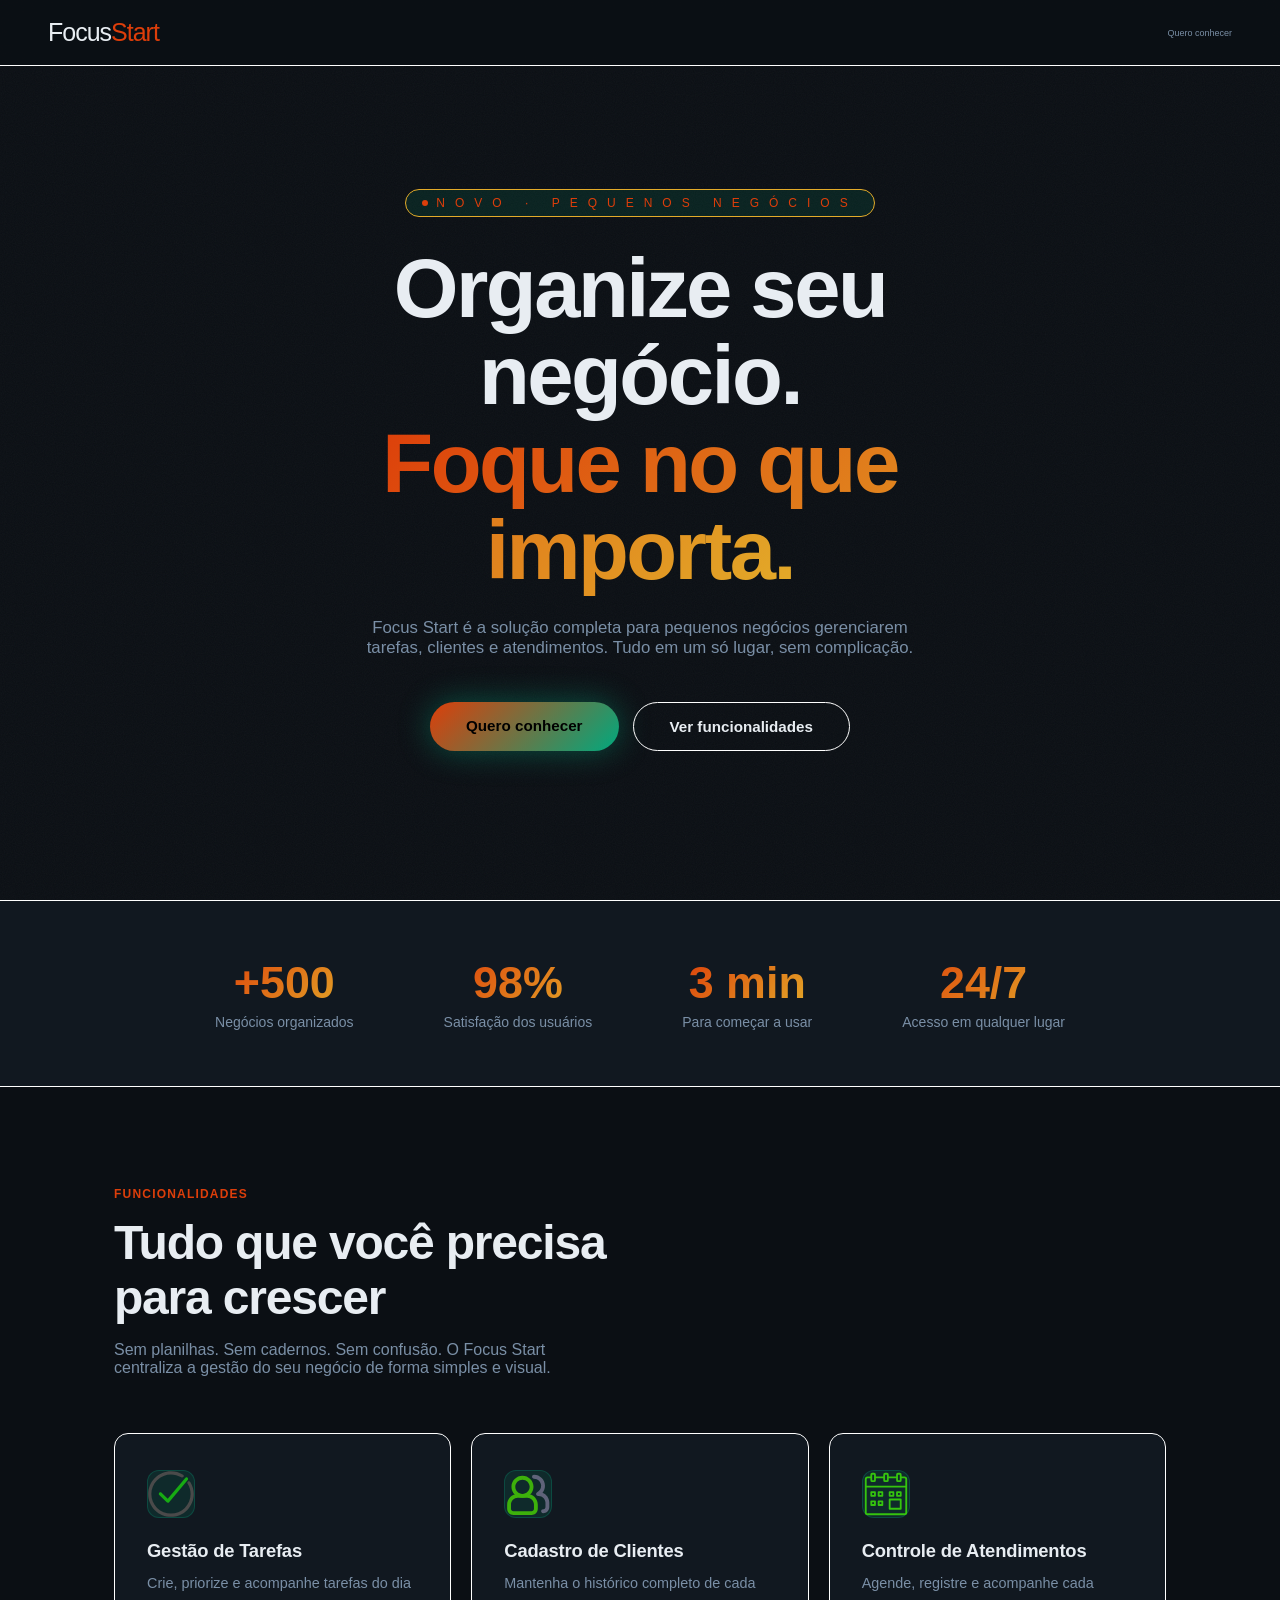
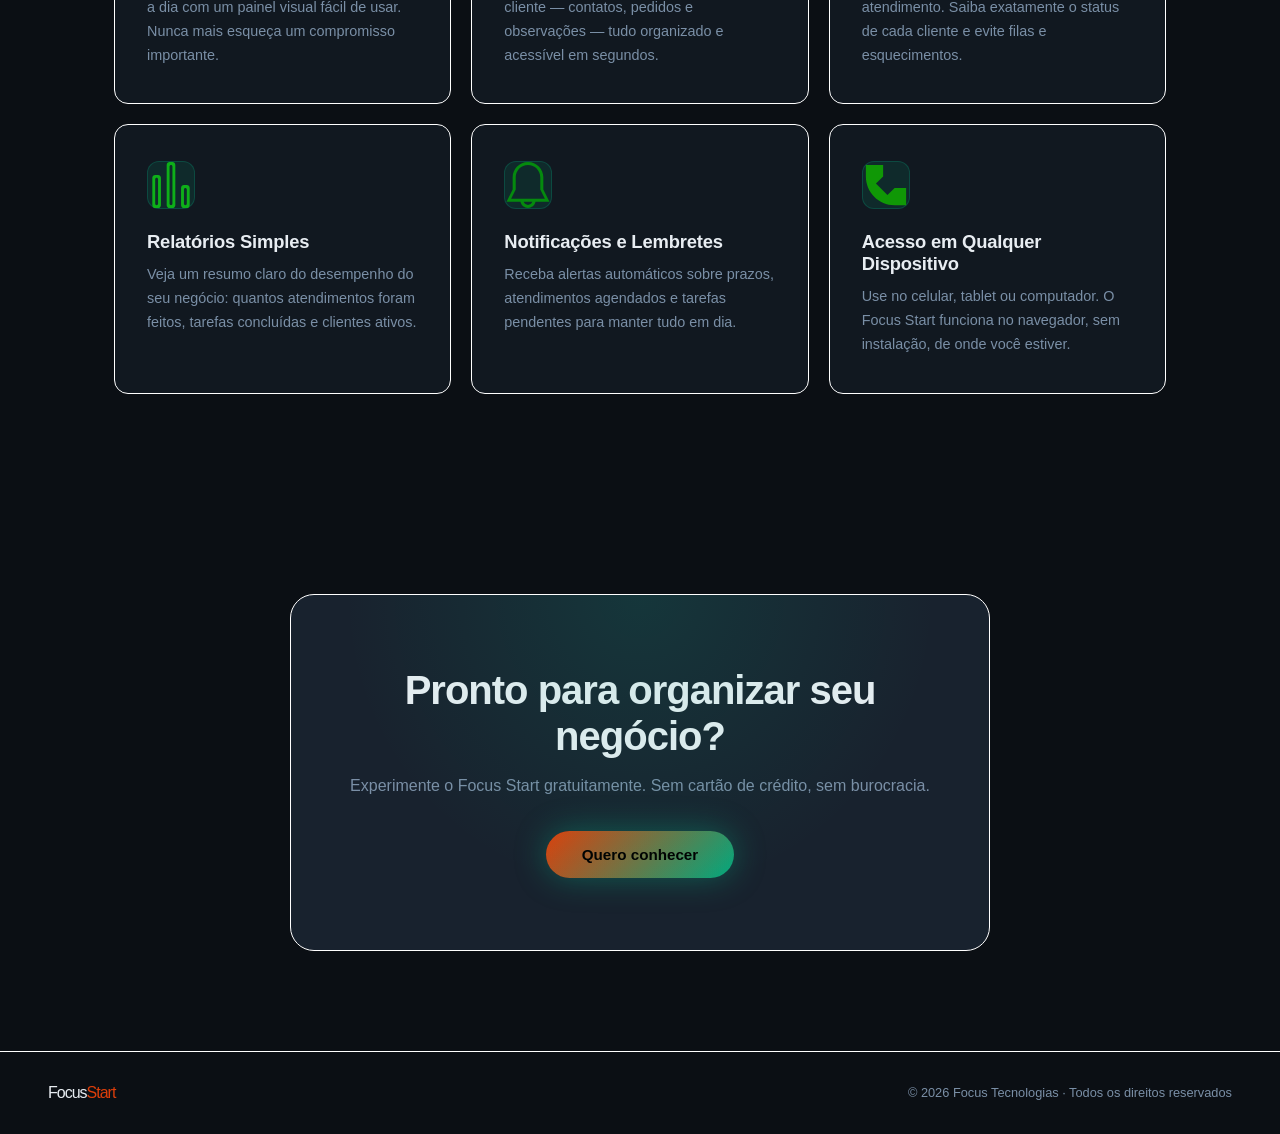
==== Desafio 1/index.html @ 1162ac59 "Desafio 1 da empresa Focus feito em HTML e CSS" ====
<!DOCTYPE html>
<html lang="pt-br">
<head>
  <meta charset="UTF-8"/>
  <meta name="viewport" content="width=device-width, initial-scale=1.0"/>
  <title>Focus Start</title>
  <link rel="preconnect" href="https://fonts.googleapis.com"/>
  <link rel="preconnect" href="https://fonts.gstatic.com" crossorigin/>
  <link href="https://fonts.googleapis.com/css2?family=Share+Tech&display=swap" rel="stylesheet"><link rel="stylesheet" href="style.css"/>
  <link rel="icon" href="../assets/img/logo-focus-mobile.png"/>
</head>

<body>
  <nav>
    <span class="logo">Focus<span>Start</span></span>
    <a href="#quero-conhecer">Quero conhecer</a>
  </nav>

  <section class="hero">
    <div class="badge"><span class="badge-dot"></span>Novo · Pequenos negócios</div>

    <h1>Organize seu negócio.<br><span class="highlight">Foque no que importa.</span></h1>

    <p class="hero-sub">
      Focus Start é a solução completa para pequenos negócios gerenciarem tarefas,
      clientes e atendimentos. Tudo em um só lugar, sem complicação.
    </p>

    <div class="cta-wrap">
      <a href="#quero-conhecer" class="btn btn-primary">Quero conhecer</a>
      <a href="#funcionalidades" class="btn btn-secondary">Ver funcionalidades</a>
    </div>
  </section>

  <div class="stats">
    <div class="stats-inner">
      <div>
        <div class="stat-number">+500</div>
        <div class="stat-label">Negócios organizados</div>
      </div>
      <div>
        <div class="stat-number">98%</div>
        <div class="stat-label">Satisfação dos usuários</div>
      </div>
      <div>
        <div class="stat-number">3 min</div>
        <div class="stat-label">Para começar a usar</div>
      </div>
      <div>
        <div class="stat-number">24/7</div>
        <div class="stat-label">Acesso em qualquer lugar</div>
      </div>
    </div>
  </div>

  <section class="section" id="funcionalidades">
    <div class="section-label">Funcionalidades</div>
    <h2 class="section-title">Tudo que você precisa para crescer</h2>
    <p class="section-desc">
      Sem planilhas. Sem cadernos. Sem confusão. O Focus Start centraliza
      a gestão do seu negócio de forma simples e visual.
    </p>

    <div class="features-grid">
      <div class="feature-card">
        <div class="feature-icon">
            <svg viewBox="0 0 117 117" version="1.1" xmlns="http://www.w3.org/2000/svg" xmlns:xlink="http://www.w3.org/1999/xlink" fill="#000000"><g id="SVGRepo_bgCarrier" stroke-width="0"></g><g id="SVGRepo_tracerCarrier" stroke-linecap="round" stroke-linejoin="round"></g><g id="SVGRepo_iconCarrier"> <title></title> <desc></desc> <defs></defs> <g fill="none" fill-rule="evenodd" id="Page-1" stroke="none" stroke-width="1"> <g fill-rule="nonzero" id="correct"> <path d="M34.5,55.1 C32.9,53.5 30.3,53.5 28.7,55.1 C27.1,56.7 27.1,59.3 28.7,60.9 L47.6,79.8 C48.4,80.6 49.4,81 50.5,81 C50.6,81 50.6,81 50.7,81 C51.8,80.9 52.9,80.4 53.7,79.5 L101,22.8 C102.4,21.1 102.2,18.5 100.5,17 C98.8,15.6 96.2,15.8 94.7,17.5 L50.2,70.8 L34.5,55.1 Z" fill="#17AB13" id="Shape"></path> <path d="M89.1,9.3 C66.1,-5.1 36.6,-1.7 17.4,17.5 C-5.2,40.1 -5.2,77 17.4,99.6 C28.7,110.9 43.6,116.6 58.4,116.6 C73.2,116.6 88.1,110.9 99.4,99.6 C118.7,80.3 122,50.7 107.5,27.7 C106.3,25.8 103.8,25.2 101.9,26.4 C100,27.6 99.4,30.1 100.6,32 C113.1,51.8 110.2,77.2 93.6,93.8 C74.2,113.2 42.5,113.2 23.1,93.8 C3.7,74.4 3.7,42.7 23.1,23.3 C39.7,6.8 65,3.9 84.8,16.2 C86.7,17.4 89.2,16.8 90.4,14.9 C91.6,13 91,10.5 89.1,9.3 Z" fill="#4A4A4A" id="Shape"></path> </g> </g> </g></svg>
        </div>
        <h3>Gestão de Tarefas</h3>
        <p>Crie, priorize e acompanhe tarefas do dia a dia com um painel visual fácil de usar. Nunca mais esqueça um compromisso importante.</p>
      </div>

      <div class="feature-card">
        <div class="feature-icon">
            <svg viewBox="0 0 1024 1024" class="icon" version="1.1" xmlns="http://www.w3.org/2000/svg" fill="#000000"><g id="SVGRepo_bgCarrier" stroke-width="0"></g><g id="SVGRepo_tracerCarrier" stroke-linecap="round" stroke-linejoin="round" stroke="#CCCCCC" stroke-width="6.144"></g><g id="SVGRepo_iconCarrier"><path d="M388.9 597.4c-135.2 0-245.3-110-245.3-245.3s110-245.3 245.3-245.3 245.3 110 245.3 245.3-110.1 245.3-245.3 245.3z m0-405.3c-88.2 0-160 71.8-160 160s71.8 160 160 160 160-71.8 160-160-71.8-160-160-160z" fill="#3db10b"></path><path d="M591.3 981.3H186.5c-76.6 0-138.8-62.3-138.8-138.8V749c0-130.6 106.2-236.9 236.9-236.9h208.8c130.6 0 236.9 106.3 236.9 236.9v93.5c-0.2 76.5-62.4 138.8-139 138.8zM284.5 597.4c-83.6 0-151.5 68-151.5 151.5v93.5c0 29.5 24 53.5 53.5 53.5h404.8c29.5 0 53.5-24 53.5-53.5v-93.5c0-83.6-68-151.5-151.6-151.5H284.5z" fill="#3db10b"></path><path d="M847.2 938.6c-23.6 0-42.7-19.1-42.7-42.7s19.1-42.7 42.7-42.7c29.5 0 53.5-24 53.5-53.5v-93.5c0-83.6-68-151.5-151.6-151.5h-14.3c-19.8 0-37-13.6-41.5-32.9-4.5-19.3 4.8-39.1 22.5-48 54.8-27.3 88.9-82.1 88.9-143.1 0-88.2-71.8-160-160-160-23.6 0-42.7-19.1-42.7-42.7s19.1-42.7 42.7-42.7c135.2 0 245.3 110 245.3 245.3 0 57.8-19.9 111.9-54.9 154.8 88.3 34.6 151 120.6 151 220.9v93.5c0 76.6-62.3 138.8-138.9 138.8z" fill="#5F6379"></path></g></svg>
        </div>
        <h3>Cadastro de Clientes</h3>
        <p>Mantenha o histórico completo de cada cliente — contatos, pedidos e observações — tudo organizado e acessível em segundos.</p>
      </div>

      <div class="feature-card">
        <div class="feature-icon">
            <svg viewBox="0 0 25 25" xmlns="http://www.w3.org/2000/svg" fill="#000000"><g id="SVGRepo_bgCarrier" stroke-width="0"></g><g id="SVGRepo_tracerCarrier" stroke-linecap="round" stroke-linejoin="round"></g><g id="SVGRepo_iconCarrier"> <defs> <style>.cls-1{fill:#35c40e;}</style> </defs> <g data-name="calendar date" id="calendar_date"> <path class="cls-1" d="M22.5,3H21V2a1,1,0,0,0-1-1H19a1,1,0,0,0-1,1V3H14V2a1,1,0,0,0-1-1H12a1,1,0,0,0-1,1V3H7V2A1,1,0,0,0,6,1H5A1,1,0,0,0,4,2V3H2.5A1.5,1.5,0,0,0,1,4.5v18A1.5,1.5,0,0,0,2.5,24h20A1.5,1.5,0,0,0,24,22.5V4.5A1.5,1.5,0,0,0,22.5,3ZM19,2l1,0,0,3L19,5ZM12,2l1,0V3.44s0,0,0,.06,0,0,0,.07L13,5,12,5ZM5,2,6,2,6,5,5,5ZM2.5,4H4V5A1,1,0,0,0,5,6H6A1,1,0,0,0,7,5V4h4V5a1,1,0,0,0,1,1H13a1,1,0,0,0,1-1V4h4V5a1,1,0,0,0,1,1H20a1,1,0,0,0,1-1V4h1.5a.5.5,0,0,1,.5.5V8H2V4.5A.5.5,0,0,1,2.5,4Zm20,19H2.5a.5.5,0,0,1-.5-.5V9H23V22.5A.5.5,0,0,1,22.5,23Z"></path> <path class="cls-1" d="M20.5,15h-6a.5.5,0,0,0-.5.5v5a.5.5,0,0,0,.5.5h6a.5.5,0,0,0,.5-.5v-5A.5.5,0,0,0,20.5,15ZM20,20H15V16h5Z"></path> <path class="cls-1" d="M6.5,11h-2a.5.5,0,0,0-.5.5v2a.5.5,0,0,0,.5.5h2a.5.5,0,0,0,.5-.5v-2A.5.5,0,0,0,6.5,11ZM6,13H5V12H6Z"></path> <path class="cls-1" d="M10.5,11h-2a.5.5,0,0,0-.5.5v2a.5.5,0,0,0,.5.5h2a.5.5,0,0,0,.5-.5v-2A.5.5,0,0,0,10.5,11ZM10,13H9V12h1Z"></path> <path class="cls-1" d="M6.5,16h-2a.5.5,0,0,0-.5.5v2a.5.5,0,0,0,.5.5h2a.5.5,0,0,0,.5-.5v-2A.5.5,0,0,0,6.5,16ZM6,18H5V17H6Z"></path> <path class="cls-1" d="M10.5,16h-2a.5.5,0,0,0-.5.5v2a.5.5,0,0,0,.5.5h2a.5.5,0,0,0,.5-.5v-2A.5.5,0,0,0,10.5,16ZM10,18H9V17h1Z"></path> <path class="cls-1" d="M14.5,14h2a.5.5,0,0,0,.5-.5v-2a.5.5,0,0,0-.5-.5h-2a.5.5,0,0,0-.5.5v2A.5.5,0,0,0,14.5,14Zm.5-2h1v1H15Z"></path> <path class="cls-1" d="M20.5,11h-2a.5.5,0,0,0-.5.5v2a.5.5,0,0,0,.5.5h2a.5.5,0,0,0,.5-.5v-2A.5.5,0,0,0,20.5,11ZM20,13H19V12h1Z"></path> </g> </g></svg>
        </div>
        <h3>Controle de Atendimentos</h3>
        <p>Agende, registre e acompanhe cada atendimento. Saiba exatamente o status de cada cliente e evite filas e esquecimentos.</p>
      </div>

      <div class="feature-card">
        <div class="feature-icon">
            <svg viewBox="-3 0 32 32" version="1.1" xmlns="http://www.w3.org/2000/svg" xmlns:xlink="http://www.w3.org/1999/xlink" xmlns:sketch="http://www.bohemiancoding.com/sketch/ns" fill="#000000"><g id="SVGRepo_bgCarrier" stroke-width="0"></g><g id="SVGRepo_tracerCarrier" stroke-linecap="round" stroke-linejoin="round"></g><g id="SVGRepo_iconCarrier"> <title>stats</title> <desc>Created with Sketch Beta.</desc> <defs> </defs> <g id="Page-1" stroke="none" stroke-width="1" fill="none" fill-rule="evenodd" sketch:type="MSPage"> <g id="Icon-Set" sketch:type="MSLayerGroup" transform="translate(-312.000000, -671.000000)" fill="#0eaf19"> <path d="M336,700 C336,700.553 335.553,701 335,701 C334.447,701 334,700.553 334,700 L334,690 C334,689.448 334.447,689 335,689 C335.553,689 336,689.448 336,690 L336,700 L336,700 Z M336,687 L334,687 C332.896,687 332,687.896 332,689 L332,701 C332,702.104 332.896,703 334,703 L336,703 C337.104,703 338,702.104 338,701 L338,689 C338,687.896 337.104,687 336,687 L336,687 Z M316,700 C316,700.553 315.553,701 315,701 C314.447,701 314,700.553 314,700 L314,683 C314,682.448 314.447,682 315,682 C315.553,682 316,682.448 316,683 L316,700 L316,700 Z M316,680 L314,680 C312.896,680 312,680.896 312,682 L312,701 C312,702.104 312.896,703 314,703 L316,703 C317.104,703 318,702.104 318,701 L318,682 C318,680.896 317.104,680 316,680 L316,680 Z M326,700 C326,700.553 325.553,701 325,701 C324.447,701 324,700.553 324,700 L324,674 C324,673.447 324.447,673 325,673 C325.553,673 326,673.447 326,674 L326,700 L326,700 Z M326,671 L324,671 C322.896,671 322,671.896 322,673 L322,701 C322,702.104 322.896,703 324,703 L326,703 C327.104,703 328,702.104 328,701 L328,673 C328,671.896 327.104,671 326,671 L326,671 Z" id="stats" sketch:type="MSShapeGroup"> </path> </g> </g> </g></svg>
        </div>
        <h3>Relatórios Simples</h3>
        <p>Veja um resumo claro do desempenho do seu negócio: quantos atendimentos foram feitos, tarefas concluídas e clientes ativos.</p>
      </div>

      <div class="feature-card">
        <div class="feature-icon">
            <svg viewBox="-1 0 30 30" version="1.1" xmlns="http://www.w3.org/2000/svg" xmlns:xlink="http://www.w3.org/1999/xlink" xmlns:sketch="http://www.bohemiancoding.com/sketch/ns" fill="#000000"><g id="SVGRepo_bgCarrier" stroke-width="0"></g><g id="SVGRepo_tracerCarrier" stroke-linecap="round" stroke-linejoin="round"></g><g id="SVGRepo_iconCarrier"> <title>alert</title> <desc>Created with Sketch Beta.</desc> <defs> </defs> <g id="Page-1" stroke="none" stroke-width="1" fill="none" fill-rule="evenodd" sketch:type="MSPage"> <g id="Icon-Set" sketch:type="MSLayerGroup" transform="translate(-362.000000, -880.000000)" fill="#058a0e"> <path d="M365,904 L368,898 L368,890 C368,885.582 371.582,882 376,882 C380.418,882 384,885.582 384,890 L384,898 L387,904 L365,904 L365,904 Z M376,908 C374.695,908 373.597,907.163 373.184,906 L378.816,906 C378.403,907.163 377.305,908 376,908 L376,908 Z M386,898 L386,890 C386,884.478 381.522,880 376,880 C370.478,880 366,884.478 366,890 L366,898 L362,906 L371.101,906 C371.564,908.282 373.581,910 376,910 C378.419,910 380.436,908.282 380.899,906 L390,906 L386,898 L386,898 Z" id="alert" sketch:type="MSShapeGroup"> </path> </g> </g> </g></svg>
        </div>
        <h3>Notificações e Lembretes</h3>
        <p>Receba alertas automáticos sobre prazos, atendimentos agendados e tarefas pendentes para manter tudo em dia.</p>
      </div>

      <div class="feature-card">
        <div class="feature-icon"><svg viewBox="0 0 16 16" fill="none" xmlns="http://www.w3.org/2000/svg"><g id="SVGRepo_bgCarrier" stroke-width="0"></g><g id="SVGRepo_tracerCarrier" stroke-linecap="round" stroke-linejoin="round"></g><g id="SVGRepo_iconCarrier"> <path d="M1 5V1H7V5L4.5 7.5L8.5 11.5L11 9H15V15H11C5.47715 15 1 10.5228 1 5Z" fill="#109806"></path> </g></svg></div>
        <h3>Acesso em Qualquer Dispositivo</h3>
        <p>Use no celular, tablet ou computador. O Focus Start funciona no navegador, sem instalação, de onde você estiver.</p>
      </div>

    </div>
  </section>

  <section class="cta-banner" id="quero-conhecer">
    <div class="cta-box">
      <h2>Pronto para organizar seu negócio?</h2>
      <p>Experimente o Focus Start gratuitamente. Sem cartão de crédito, sem burocracia.</p>
      <a href="#" class="btn btn-primary">Quero conhecer</a>
    </div>
  </section>

  <footer>
    <span class="logo">Focus<span>Start</span></span>
    <small>© 2026 Focus Tecnologias · Todos os direitos reservados</small>
  </footer>

</body>
</html>
---- Desafio 1/style.css ----
* {
  margin: 0;
  padding: 0;
  box-sizing: border-box;
}

:root {
  --bg: #0b0f14;
  --surface: #111820;
  --surface2: #18222e;
  --border: #ffff;
  --accent: #e2400af9;
  --accent2: #e3ab29;
  --text: #e8edf2;
  --muted: #7a8fa6;
  --radius: 14px;
  --font-head: 'Syne', sans-serif;
  --font-body: 'DM Sans', sans-serif;
}

html {
  scroll-behavior: smooth;
}

body {
  background: var(--bg);
  color: var(--text);
  font-family: var(--font-body);
  font-size: 16px;
  min-height: 100vh;
  position: relative;
}

body::before {
  content: '';
  position: fixed;
  inset: 0;
  background-image: url("data:image/svg+xml,%3Csvg xmlns='http://www.w3.org/2000/svg' width='300' height='300'%3E%3Cfilter id='n'%3E%3CfeTurbulence type='fractalNoise' baseFrequency='.9' numOctaves='4' stitchTiles='stitch'/%3E%3C/filter%3E%3Crect width='300' height='300' filter='url(%23n)' opacity='.04'/%3E%3C/svg%3E");
  pointer-events: none;
}

nav {
  position: fixed;
  top: 0;
  left: 0;
  right: 0;
  z-index: 100;
  display: flex;
  align-items: center;
  justify-content: space-between;
  padding: 18px 48px;
  background: rgba(11, 15, 20, 0.8);
  backdrop-filter: blur(18px);
  border-bottom: 1px solid var(--border);
}

.logo {
  font-family: var(--font-head);
  font-weight: 800px;
  font-size: 25px;
  letter-spacing: -1px;
  color: var(--text);
}

.logo span {
  color: var(--accent);
}

nav a {
  font-size: 9px;
  font-weight: 500px;
  color: var(--muted);
  text-decoration: none;
  transition: color 0.2s;
}

nav a:hover {
  color: var(--text);
}

.hero {
  position: relative;
  min-height: 100vh;
  display: flex;
  flex-direction: column;
  align-items: center;
  justify-content: center;
  text-align: center;
  padding: 120px 24px 80px;
  overflow: hidden;
}

.hero::after {
  content: '';
  position: absolute;
  width: 700px;
  height: 700px;
  top: 50%;
  left: 50%;
  transform: translate(-50%, -55%);
  pointer-events: none;
}

.badge {
  display: inline-flex;
  align-items: center;
  gap: 8px;
  background: rgba(0, 200, 150, 0.1);
  border: 1px solid var(--accent2);
  color: var(--accent);
  font-size: 12px;
  font-weight: 600px;
  letter-spacing: 10px;
  text-transform: uppercase;
  padding: 6px 16px;
  border-radius: 999px;
  margin-bottom: 28px;
  animation: fadeUp 0.6s ease both;
}

.badge-dot {
  width: 6px;
  height: 6px;
  background: var(--accent);
  border-radius: 50%;
  animation: pulse 2s infinite;
}

h1 {
  font-family: var(--font-head);
  font-size: clamp(2.6rem, 7vw, 5.2rem);
  font-weight: 800;
  line-height: 1.05;
  letter-spacing: -0.03em;
  max-width: 820px;
  animation: fadeUp 0.7s 0.1s ease both;
}

h1 .highlight {
  background: linear-gradient(135deg, var(--accent), var(--accent2));
  -webkit-background-clip: text;
  -webkit-text-fill-color: transparent;
  background-clip: text;
}

.hero-sub {
  margin-top: 24px;
  max-width: 560px;
  color: var(--muted);
  font-size: 1.05rem;
  font-weight: 300;
  animation: fadeUp 0.7s 0.2s ease both;
}

.cta-wrap {
  margin-top: 44px;
  display: flex;
  gap: 14px;
  flex-wrap: wrap;
  justify-content: center;
  animation: fadeUp 0.7s 0.3s ease both;
}

.btn {
  display: inline-block;
  padding: 15px 36px;
  border-radius: 999px;
  font-family: var(--font-body);
  font-size: 0.95rem;
  font-weight: 600;
  text-decoration: none;
  cursor: pointer;
  transition: transform 0.2s, box-shadow 0.2s, opacity 0.2s;
}

.btn:hover {
  transform: translateY(-2px);
}

.btn-primary {
  background: linear-gradient(135deg, var(--accent), #00a97e);
  color: #000;
  box-shadow: 0 0 32px rgba(0, 200, 150, 0.35);
}

.btn-primary:hover {
  box-shadow: 0 0 48px rgba(0, 200, 150, 0.5);
}

.btn-secondary {
  background: transparent;
  color: var(--text);
  border: 1px solid var(--border);
}

.btn-secondary:hover {
  border-color: rgba(255, 255, 255, 0.2);
}

.section {
  position: relative;
  z-index: 1;
  padding: 100px 24px;
  max-width: 1100px;
  margin: 0 auto;
}

.section-label {
  font-size: 0.75rem;
  font-weight: 600;
  letter-spacing: 0.1em;
  text-transform: uppercase;
  color: var(--accent);
  margin-bottom: 14px;
}

.section-title {
  font-family: var(--font-head);
  font-size: clamp(1.8rem, 4vw, 3rem);
  font-weight: 700;
  letter-spacing: -0.025em;
  line-height: 1.15;
  max-width: 560px;
}

.section-desc {
  margin-top: 16px;
  color: var(--muted);
  max-width: 500px;
  font-weight: 300;
}

.features-grid {
  display: grid;
  grid-template-columns: repeat(auto-fit, minmax(300px, 1fr));
  gap: 20px;
  margin-top: 56px;
}

.feature-card {
  background: var(--surface);
  border: 1px solid var(--border);
  border-radius: var(--radius);
  padding: 36px 32px;
  transition: transform 0.25s, border-color 0.25s, box-shadow 0.25s;
  position: relative;
  overflow: hidden;
}

.feature-card::before {
  content: '';
  position: absolute;
  top: 0;
  left: 0;
  right: 0;
  height: 2px;
  background: linear-gradient(90deg, var(--accent), var(--accent2));
  opacity: 0;
  transition: opacity 0.3s;
}

.feature-card:hover {
  transform: translateY(-4px);
  border-color: rgba(0, 200, 150, 0.2);
  box-shadow: 0 16px 40px rgba(0, 0, 0, 0.3);
}

.feature-card:hover::before {
  opacity: 1;
}

.feature-icon {
  width: 48px;
  height: 48px;
  border-radius: 12px;
  background: rgba(0, 200, 150, 0.1);
  border: 1px solid rgba(0, 200, 150, 0.2);
  display: flex;
  align-items: center;
  justify-content: center;
  font-size: 1.4rem;
  margin-bottom: 22px;
}

.feature-card h3 {
  font-family: var(--font-head);
  font-size: 1.15rem;
  font-weight: 700;
  letter-spacing: -0.01em;
  margin-bottom: 10px;
}

.feature-card p {
  color: var(--muted);
  font-size: 0.9rem;
  font-weight: 300;
  line-height: 1.65;
}

.stats {
  position: relative;
  z-index: 1;
  background: var(--surface);
  border-top: 1px solid var(--border);
  border-bottom: 1px solid var(--border);
  padding: 56px 24px;
}

.stats-inner {
  max-width: 900px;
  margin: 0 auto;
  display: flex;
  justify-content: space-around;
  flex-wrap: wrap;
  gap: 40px;
  text-align: center;
}

.stat-number {
  font-family: var(--font-head);
  font-size: 2.8rem;
  font-weight: 800;
  background: linear-gradient(135deg, var(--accent), var(--accent2));
  -webkit-background-clip: text;
  -webkit-text-fill-color: transparent;
  background-clip: text;
}

.stat-label {
  font-size: 0.875rem;
  color: var(--muted);
  margin-top: 6px;
}

.cta-banner {
  position: relative;
  z-index: 1;
  padding: 100px 24px;
  text-align: center;
}

.cta-box {
  background: var(--surface2);
  border: 1px solid var(--border);
  border-radius: 24px;
  padding: 72px 40px;
  max-width: 700px;
  margin: 0 auto;
  position: relative;
  overflow: hidden;
}

.cta-box::before {
  content: '';
  position: absolute;
  inset: 0;
  background: radial-gradient(ellipse at 50% 0%, rgba(0, 200, 150, 0.12), transparent 60%);
  pointer-events: none;
}

.cta-box h2 {
  font-family: var(--font-head);
  font-size: clamp(1.6rem, 4vw, 2.5rem);
  font-weight: 800;
  letter-spacing: -0.025em;
  line-height: 1.15;
  margin-bottom: 18px;
}

.cta-box p {
  color: var(--muted);
  font-weight: 300;
  margin-bottom: 36px;
}

footer {
  position: relative;
  z-index: 1;
  border-top: 1px solid var(--border);
  padding: 32px 48px;
  display: flex;
  align-items: center;
  justify-content: space-between;
  flex-wrap: wrap;
  gap: 16px;
}

footer small {
  color: var(--muted);
  font-size: 0.8rem;
}

footer .logo {
  font-size: 1rem;
}

@keyframes fadeUp {
  from {
    opacity: 0;
    transform: translateY(24px);
  }

  to {
    opacity: 1;
    transform: translateY(0);
  }
}

@keyframes pulse {
  0%,
  100% {
    opacity: 1;
  }

  50% {
    opacity: 0.4;
  }
}

@media (max-width: 640px) {
  nav {
    padding: 16px 20px;
  }

  .section {
    padding: 70px 20px;
  }

  footer {
    padding: 24px 20px;
    flex-direction: column;
    align-items: flex-start;
  }
}
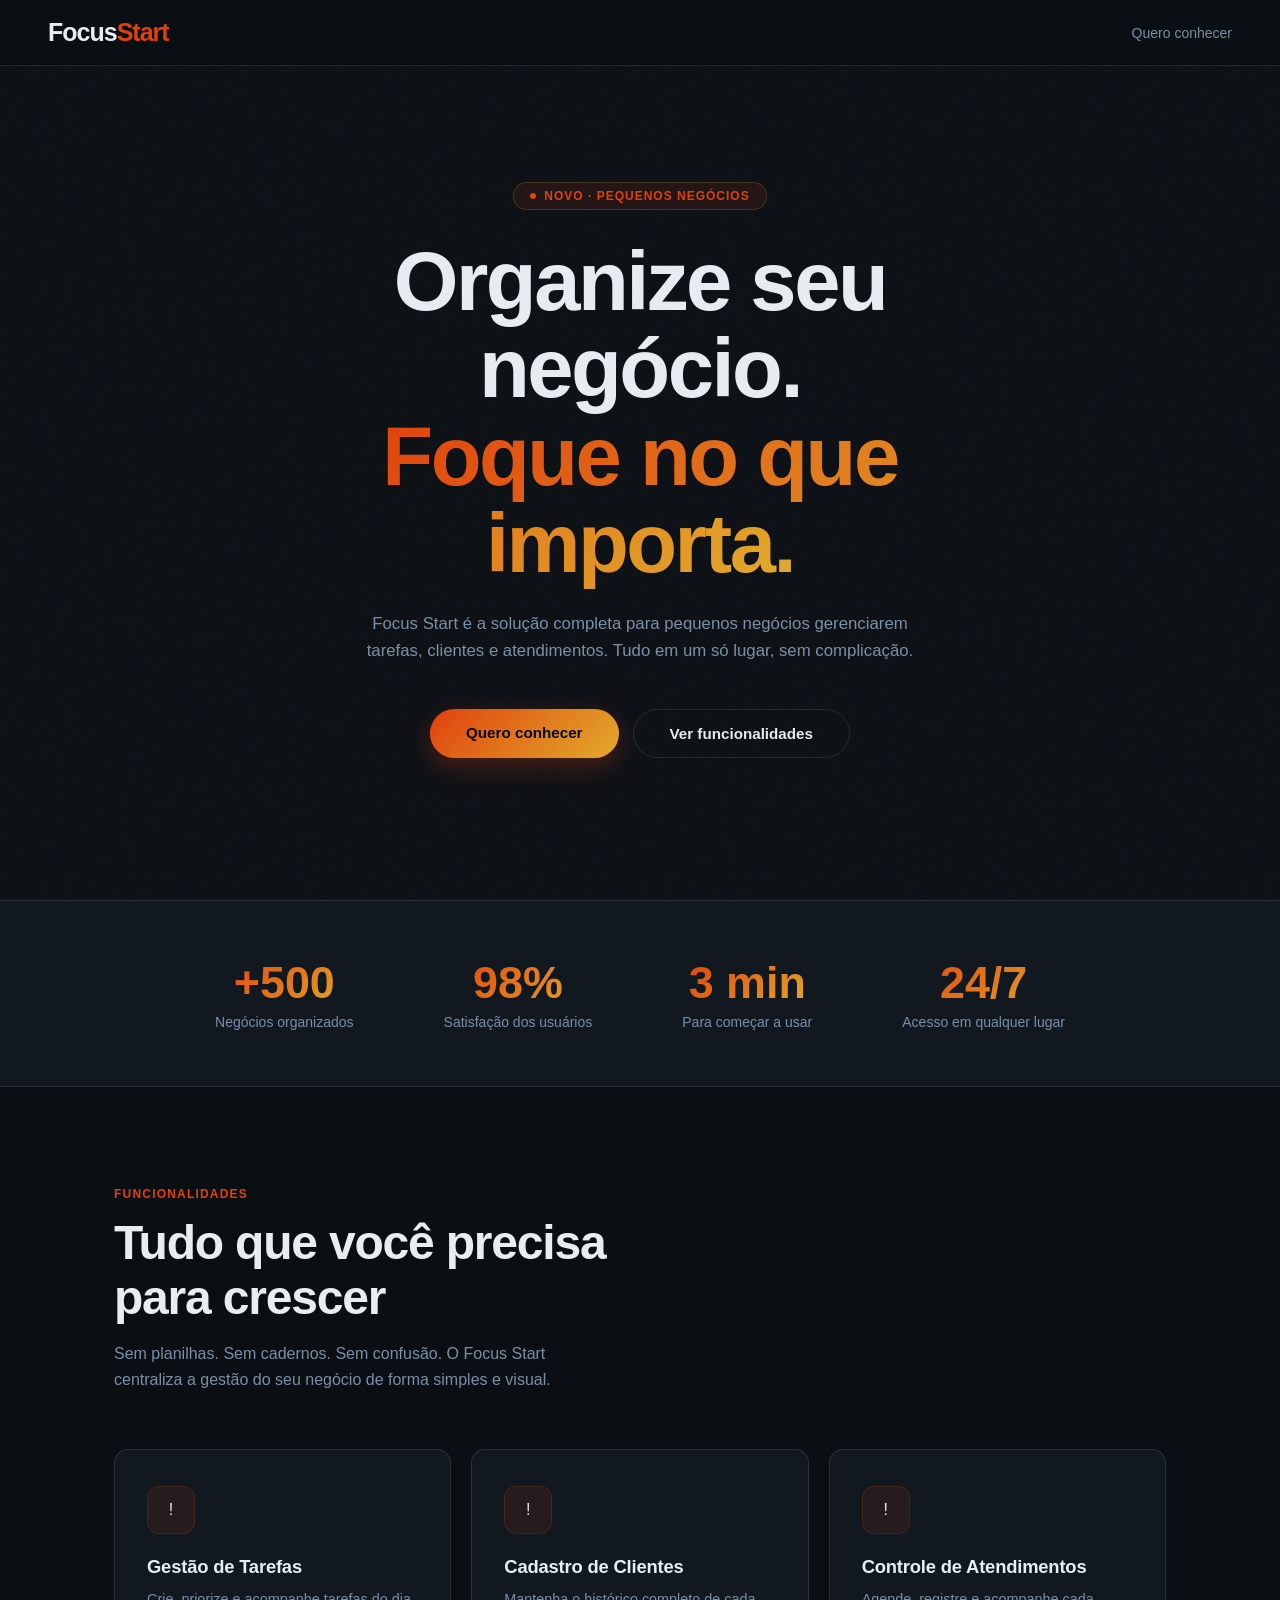
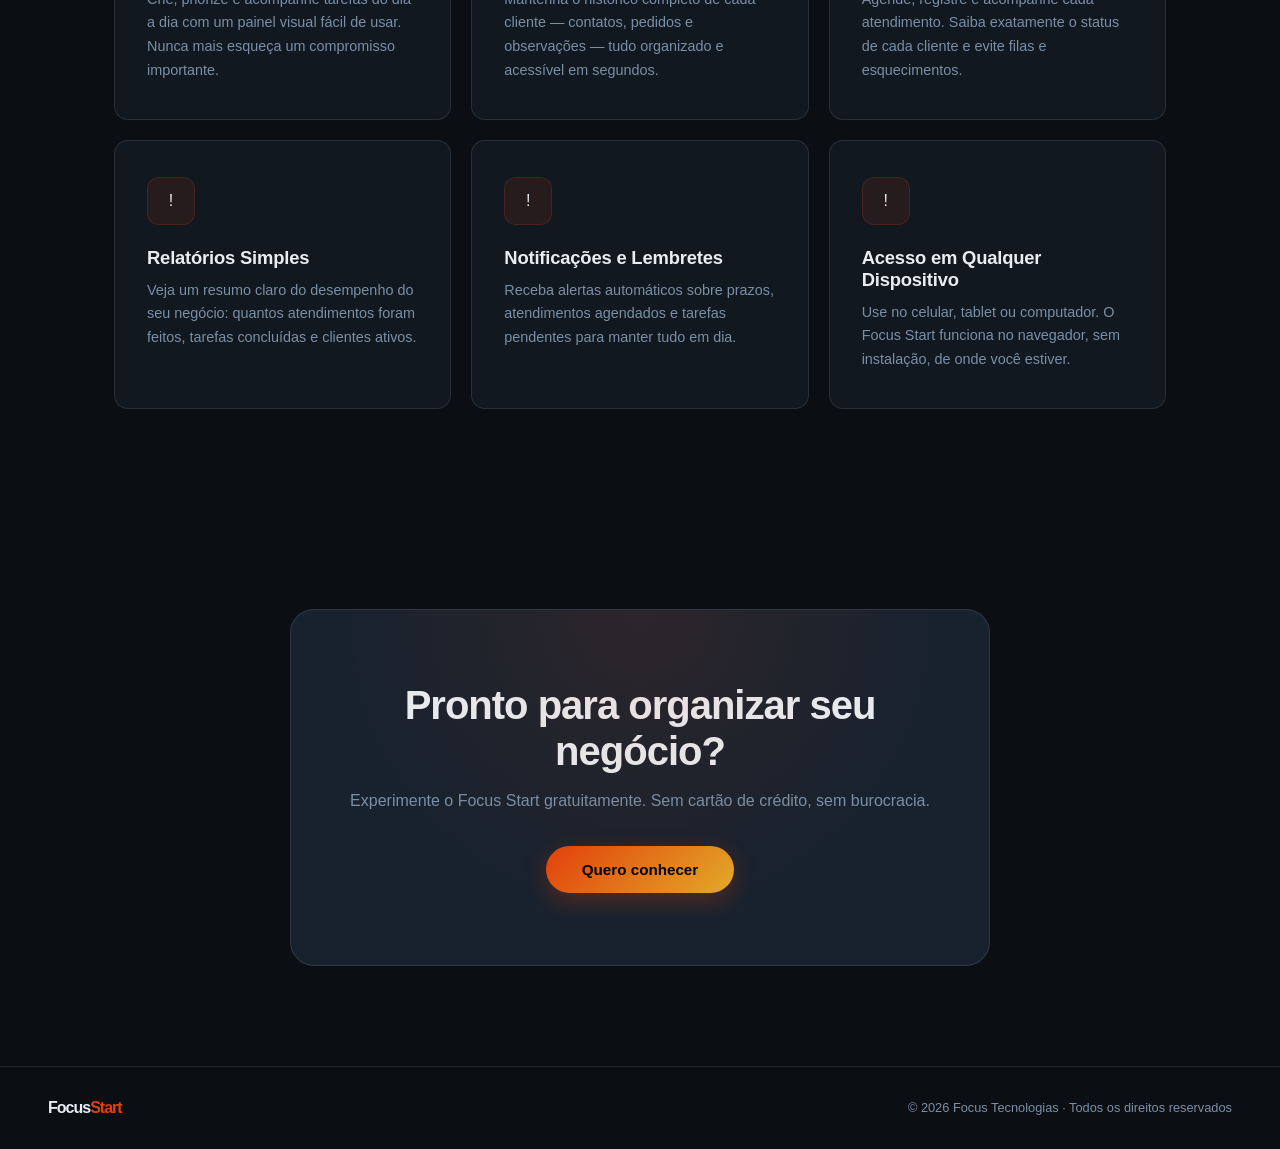
==== commit 6d8274e2: "Commit final do projeto da seleção de estágio da empresa focus usada com referências modernas e atua" ====
--- a/Desafio 1/index.html
+++ b/Desafio 1/index.html
@@ -1,128 +1,154 @@
-<!DOCTYPE html>
+<!doctype html>
 <html lang="pt-br">
-<head>
-  <meta charset="UTF-8"/>
-  <meta name="viewport" content="width=device-width, initial-scale=1.0"/>
-  <title>Focus Start</title>
-  <link rel="preconnect" href="https://fonts.googleapis.com"/>
-  <link rel="preconnect" href="https://fonts.gstatic.com" crossorigin/>
-  <link href="https://fonts.googleapis.com/css2?family=Share+Tech&display=swap" rel="stylesheet"><link rel="stylesheet" href="style.css"/>
-  <link rel="icon" href="../assets/img/logo-focus-mobile.png"/>
-</head>
+  <head>
+    <meta charset="UTF-8" />
+    <meta name="viewport" content="width=device-width, initial-scale=1.0" />
+    <title>Focus Start</title>
 
-<body>
-  <nav>
-    <span class="logo">Focus<span>Start</span></span>
-    <a href="#quero-conhecer">Quero conhecer</a>
-  </nav>
+    <link rel="preconnect" href="https://fonts.googleapis.com" />
+    <link rel="preconnect" href="https://fonts.gstatic.com" crossorigin />
+    <link
+      href="https://fonts.googleapis.com/css2?family=Share+Tech&display=swap"
+      rel="stylesheet"
+    />
 
-  <section class="hero">
-    <div class="badge"><span class="badge-dot"></span>Novo · Pequenos negócios</div>
+    <link rel="stylesheet" href="style.css" />
+    <link rel="icon" href="../assets/img/logo-focus-mobile.png" />
+  </head>
 
-    <h1>Organize seu negócio.<br><span class="highlight">Foque no que importa.</span></h1>
+  <body>
+    <nav>
+      <span class="logo">Focus<span>Start</span></span>
+      <a href="#quero-conhecer">Quero conhecer</a>
+    </nav>
 
-    <p class="hero-sub">
-      Focus Start é a solução completa para pequenos negócios gerenciarem tarefas,
-      clientes e atendimentos. Tudo em um só lugar, sem complicação.
-    </p>
+    <section class="hero">
+      <div class="badge">
+        <span class="badge-dot"></span>Novo · Pequenos negócios
+      </div>
 
-    <div class="cta-wrap">
-      <a href="#quero-conhecer" class="btn btn-primary">Quero conhecer</a>
-      <a href="#funcionalidades" class="btn btn-secondary">Ver funcionalidades</a>
-    </div>
-  </section>
+      <h1>
+        Organize seu negócio.<br /><span class="highlight"
+          >Foque no que importa.</span
+        >
+      </h1>
 
-  <div class="stats">
-    <div class="stats-inner">
-      <div>
-        <div class="stat-number">+500</div>
-        <div class="stat-label">Negócios organizados</div>
+      <p class="hero-sub">
+        Focus Start é a solução completa para pequenos negócios gerenciarem
+        tarefas, clientes e atendimentos. Tudo em um só lugar, sem complicação.
+      </p>
+
+      <div class="cta-wrap">
+        <a href="#quero-conhecer" class="btn btn-primary">Quero conhecer</a>
+        <a href="#funcionalidades" class="btn btn-secondary"
+          >Ver funcionalidades</a
+        >
       </div>
-      <div>
-        <div class="stat-number">98%</div>
-        <div class="stat-label">Satisfação dos usuários</div>
-      </div>
-      <div>
-        <div class="stat-number">3 min</div>
-        <div class="stat-label">Para começar a usar</div>
-      </div>
-      <div>
-        <div class="stat-number">24/7</div>
-        <div class="stat-label">Acesso em qualquer lugar</div>
+    </section>
+
+    <div class="stats">
+      <div class="stats-inner">
+        <div>
+          <div class="stat-number">+500</div>
+          <div class="stat-label">Negócios organizados</div>
+        </div>
+        <div>
+          <div class="stat-number">98%</div>
+          <div class="stat-label">Satisfação dos usuários</div>
+        </div>
+        <div>
+          <div class="stat-number">3 min</div>
+          <div class="stat-label">Para começar a usar</div>
+        </div>
+        <div>
+          <div class="stat-number">24/7</div>
+          <div class="stat-label">Acesso em qualquer lugar</div>
+        </div>
       </div>
     </div>
-  </div>
 
-  <section class="section" id="funcionalidades">
-    <div class="section-label">Funcionalidades</div>
-    <h2 class="section-title">Tudo que você precisa para crescer</h2>
-    <p class="section-desc">
-      Sem planilhas. Sem cadernos. Sem confusão. O Focus Start centraliza
-      a gestão do seu negócio de forma simples e visual.
-    </p>
+    <section class="section" id="funcionalidades">
+      <div class="section-label">Funcionalidades</div>
+      <h2 class="section-title">Tudo que você precisa para crescer</h2>
+      <p class="section-desc">
+        Sem planilhas. Sem cadernos. Sem confusão. O Focus Start centraliza a
+        gestão do seu negócio de forma simples e visual.
+      </p>
 
-    <div class="features-grid">
-      <div class="feature-card">
-        <div class="feature-icon">
-            <svg viewBox="0 0 117 117" version="1.1" xmlns="http://www.w3.org/2000/svg" xmlns:xlink="http://www.w3.org/1999/xlink" fill="#000000"><g id="SVGRepo_bgCarrier" stroke-width="0"></g><g id="SVGRepo_tracerCarrier" stroke-linecap="round" stroke-linejoin="round"></g><g id="SVGRepo_iconCarrier"> <title></title> <desc></desc> <defs></defs> <g fill="none" fill-rule="evenodd" id="Page-1" stroke="none" stroke-width="1"> <g fill-rule="nonzero" id="correct"> <path d="M34.5,55.1 C32.9,53.5 30.3,53.5 28.7,55.1 C27.1,56.7 27.1,59.3 28.7,60.9 L47.6,79.8 C48.4,80.6 49.4,81 50.5,81 C50.6,81 50.6,81 50.7,81 C51.8,80.9 52.9,80.4 53.7,79.5 L101,22.8 C102.4,21.1 102.2,18.5 100.5,17 C98.8,15.6 96.2,15.8 94.7,17.5 L50.2,70.8 L34.5,55.1 Z" fill="#17AB13" id="Shape"></path> <path d="M89.1,9.3 C66.1,-5.1 36.6,-1.7 17.4,17.5 C-5.2,40.1 -5.2,77 17.4,99.6 C28.7,110.9 43.6,116.6 58.4,116.6 C73.2,116.6 88.1,110.9 99.4,99.6 C118.7,80.3 122,50.7 107.5,27.7 C106.3,25.8 103.8,25.2 101.9,26.4 C100,27.6 99.4,30.1 100.6,32 C113.1,51.8 110.2,77.2 93.6,93.8 C74.2,113.2 42.5,113.2 23.1,93.8 C3.7,74.4 3.7,42.7 23.1,23.3 C39.7,6.8 65,3.9 84.8,16.2 C86.7,17.4 89.2,16.8 90.4,14.9 C91.6,13 91,10.5 89.1,9.3 Z" fill="#4A4A4A" id="Shape"></path> </g> </g> </g></svg>
+      <div class="features-grid">
+        <div class="feature-card">
+          <div class="feature-icon">!</div>
+          <h3>Gestão de Tarefas</h3>
+          <p>
+            Crie, priorize e acompanhe tarefas do dia a dia com um painel visual
+            fácil de usar. Nunca mais esqueça um compromisso importante.
+          </p>
         </div>
-        <h3>Gestão de Tarefas</h3>
-        <p>Crie, priorize e acompanhe tarefas do dia a dia com um painel visual fácil de usar. Nunca mais esqueça um compromisso importante.</p>
+
+        <div class="feature-card">
+          <div class="feature-icon">!</div>
+          <h3>Cadastro de Clientes</h3>
+          <p>
+            Mantenha o histórico completo de cada cliente — contatos, pedidos e
+            observações — tudo organizado e acessível em segundos.
+          </p>
+        </div>
+
+        <div class="feature-card">
+          <div class="feature-icon">!</div>
+          <h3>Controle de Atendimentos</h3>
+          <p>
+            Agende, registre e acompanhe cada atendimento. Saiba exatamente o
+            status de cada cliente e evite filas e esquecimentos.
+          </p>
+        </div>
+
+        <div class="feature-card">
+          <div class="feature-icon">!</div>
+          <h3>Relatórios Simples</h3>
+          <p>
+            Veja um resumo claro do desempenho do seu negócio: quantos
+            atendimentos foram feitos, tarefas concluídas e clientes ativos.
+          </p>
+        </div>
+
+        <div class="feature-card">
+          <div class="feature-icon">!</div>
+          <h3>Notificações e Lembretes</h3>
+          <p>
+            Receba alertas automáticos sobre prazos, atendimentos agendados e
+            tarefas pendentes para manter tudo em dia.
+          </p>
+        </div>
+
+        <div class="feature-card">
+          <div class="feature-icon">!</div>
+          <h3>Acesso em Qualquer Dispositivo</h3>
+          <p>
+            Use no celular, tablet ou computador. O Focus Start funciona no
+            navegador, sem instalação, de onde você estiver.
+          </p>
+        </div>
       </div>
+    </section>
 
-      <div class="feature-card">
-        <div class="feature-icon">
-            <svg viewBox="0 0 1024 1024" class="icon" version="1.1" xmlns="http://www.w3.org/2000/svg" fill="#000000"><g id="SVGRepo_bgCarrier" stroke-width="0"></g><g id="SVGRepo_tracerCarrier" stroke-linecap="round" stroke-linejoin="round" stroke="#CCCCCC" stroke-width="6.144"></g><g id="SVGRepo_iconCarrier"><path d="M388.9 597.4c-135.2 0-245.3-110-245.3-245.3s110-245.3 245.3-245.3 245.3 110 245.3 245.3-110.1 245.3-245.3 245.3z m0-405.3c-88.2 0-160 71.8-160 160s71.8 160 160 160 160-71.8 160-160-71.8-160-160-160z" fill="#3db10b"></path><path d="M591.3 981.3H186.5c-76.6 0-138.8-62.3-138.8-138.8V749c0-130.6 106.2-236.9 236.9-236.9h208.8c130.6 0 236.9 106.3 236.9 236.9v93.5c-0.2 76.5-62.4 138.8-139 138.8zM284.5 597.4c-83.6 0-151.5 68-151.5 151.5v93.5c0 29.5 24 53.5 53.5 53.5h404.8c29.5 0 53.5-24 53.5-53.5v-93.5c0-83.6-68-151.5-151.6-151.5H284.5z" fill="#3db10b"></path><path d="M847.2 938.6c-23.6 0-42.7-19.1-42.7-42.7s19.1-42.7 42.7-42.7c29.5 0 53.5-24 53.5-53.5v-93.5c0-83.6-68-151.5-151.6-151.5h-14.3c-19.8 0-37-13.6-41.5-32.9-4.5-19.3 4.8-39.1 22.5-48 54.8-27.3 88.9-82.1 88.9-143.1 0-88.2-71.8-160-160-160-23.6 0-42.7-19.1-42.7-42.7s19.1-42.7 42.7-42.7c135.2 0 245.3 110 245.3 245.3 0 57.8-19.9 111.9-54.9 154.8 88.3 34.6 151 120.6 151 220.9v93.5c0 76.6-62.3 138.8-138.9 138.8z" fill="#5F6379"></path></g></svg>
-        </div>
-        <h3>Cadastro de Clientes</h3>
-        <p>Mantenha o histórico completo de cada cliente — contatos, pedidos e observações — tudo organizado e acessível em segundos.</p>
+    <section class="cta-banner" id="quero-conhecer">
+      <div class="cta-box">
+        <h2>Pronto para organizar seu negócio?</h2>
+        <p>
+          Experimente o Focus Start gratuitamente. Sem cartão de crédito, sem
+          burocracia.
+        </p>
+        <a href="#" class="btn btn-primary">Quero conhecer</a>
       </div>
+    </section>
 
-      <div class="feature-card">
-        <div class="feature-icon">
-            <svg viewBox="0 0 25 25" xmlns="http://www.w3.org/2000/svg" fill="#000000"><g id="SVGRepo_bgCarrier" stroke-width="0"></g><g id="SVGRepo_tracerCarrier" stroke-linecap="round" stroke-linejoin="round"></g><g id="SVGRepo_iconCarrier"> <defs> <style>.cls-1{fill:#35c40e;}</style> </defs> <g data-name="calendar date" id="calendar_date"> <path class="cls-1" d="M22.5,3H21V2a1,1,0,0,0-1-1H19a1,1,0,0,0-1,1V3H14V2a1,1,0,0,0-1-1H12a1,1,0,0,0-1,1V3H7V2A1,1,0,0,0,6,1H5A1,1,0,0,0,4,2V3H2.5A1.5,1.5,0,0,0,1,4.5v18A1.5,1.5,0,0,0,2.5,24h20A1.5,1.5,0,0,0,24,22.5V4.5A1.5,1.5,0,0,0,22.5,3ZM19,2l1,0,0,3L19,5ZM12,2l1,0V3.44s0,0,0,.06,0,0,0,.07L13,5,12,5ZM5,2,6,2,6,5,5,5ZM2.5,4H4V5A1,1,0,0,0,5,6H6A1,1,0,0,0,7,5V4h4V5a1,1,0,0,0,1,1H13a1,1,0,0,0,1-1V4h4V5a1,1,0,0,0,1,1H20a1,1,0,0,0,1-1V4h1.5a.5.5,0,0,1,.5.5V8H2V4.5A.5.5,0,0,1,2.5,4Zm20,19H2.5a.5.5,0,0,1-.5-.5V9H23V22.5A.5.5,0,0,1,22.5,23Z"></path> <path class="cls-1" d="M20.5,15h-6a.5.5,0,0,0-.5.5v5a.5.5,0,0,0,.5.5h6a.5.5,0,0,0,.5-.5v-5A.5.5,0,0,0,20.5,15ZM20,20H15V16h5Z"></path> <path class="cls-1" d="M6.5,11h-2a.5.5,0,0,0-.5.5v2a.5.5,0,0,0,.5.5h2a.5.5,0,0,0,.5-.5v-2A.5.5,0,0,0,6.5,11ZM6,13H5V12H6Z"></path> <path class="cls-1" d="M10.5,11h-2a.5.5,0,0,0-.5.5v2a.5.5,0,0,0,.5.5h2a.5.5,0,0,0,.5-.5v-2A.5.5,0,0,0,10.5,11ZM10,13H9V12h1Z"></path> <path class="cls-1" d="M6.5,16h-2a.5.5,0,0,0-.5.5v2a.5.5,0,0,0,.5.5h2a.5.5,0,0,0,.5-.5v-2A.5.5,0,0,0,6.5,16ZM6,18H5V17H6Z"></path> <path class="cls-1" d="M10.5,16h-2a.5.5,0,0,0-.5.5v2a.5.5,0,0,0,.5.5h2a.5.5,0,0,0,.5-.5v-2A.5.5,0,0,0,10.5,16ZM10,18H9V17h1Z"></path> <path class="cls-1" d="M14.5,14h2a.5.5,0,0,0,.5-.5v-2a.5.5,0,0,0-.5-.5h-2a.5.5,0,0,0-.5.5v2A.5.5,0,0,0,14.5,14Zm.5-2h1v1H15Z"></path> <path class="cls-1" d="M20.5,11h-2a.5.5,0,0,0-.5.5v2a.5.5,0,0,0,.5.5h2a.5.5,0,0,0,.5-.5v-2A.5.5,0,0,0,20.5,11ZM20,13H19V12h1Z"></path> </g> </g></svg>
-        </div>
-        <h3>Controle de Atendimentos</h3>
-        <p>Agende, registre e acompanhe cada atendimento. Saiba exatamente o status de cada cliente e evite filas e esquecimentos.</p>
-      </div>
-
-      <div class="feature-card">
-        <div class="feature-icon">
-            <svg viewBox="-3 0 32 32" version="1.1" xmlns="http://www.w3.org/2000/svg" xmlns:xlink="http://www.w3.org/1999/xlink" xmlns:sketch="http://www.bohemiancoding.com/sketch/ns" fill="#000000"><g id="SVGRepo_bgCarrier" stroke-width="0"></g><g id="SVGRepo_tracerCarrier" stroke-linecap="round" stroke-linejoin="round"></g><g id="SVGRepo_iconCarrier"> <title>stats</title> <desc>Created with Sketch Beta.</desc> <defs> </defs> <g id="Page-1" stroke="none" stroke-width="1" fill="none" fill-rule="evenodd" sketch:type="MSPage"> <g id="Icon-Set" sketch:type="MSLayerGroup" transform="translate(-312.000000, -671.000000)" fill="#0eaf19"> <path d="M336,700 C336,700.553 335.553,701 335,701 C334.447,701 334,700.553 334,700 L334,690 C334,689.448 334.447,689 335,689 C335.553,689 336,689.448 336,690 L336,700 L336,700 Z M336,687 L334,687 C332.896,687 332,687.896 332,689 L332,701 C332,702.104 332.896,703 334,703 L336,703 C337.104,703 338,702.104 338,701 L338,689 C338,687.896 337.104,687 336,687 L336,687 Z M316,700 C316,700.553 315.553,701 315,701 C314.447,701 314,700.553 314,700 L314,683 C314,682.448 314.447,682 315,682 C315.553,682 316,682.448 316,683 L316,700 L316,700 Z M316,680 L314,680 C312.896,680 312,680.896 312,682 L312,701 C312,702.104 312.896,703 314,703 L316,703 C317.104,703 318,702.104 318,701 L318,682 C318,680.896 317.104,680 316,680 L316,680 Z M326,700 C326,700.553 325.553,701 325,701 C324.447,701 324,700.553 324,700 L324,674 C324,673.447 324.447,673 325,673 C325.553,673 326,673.447 326,674 L326,700 L326,700 Z M326,671 L324,671 C322.896,671 322,671.896 322,673 L322,701 C322,702.104 322.896,703 324,703 L326,703 C327.104,703 328,702.104 328,701 L328,673 C328,671.896 327.104,671 326,671 L326,671 Z" id="stats" sketch:type="MSShapeGroup"> </path> </g> </g> </g></svg>
-        </div>
-        <h3>Relatórios Simples</h3>
-        <p>Veja um resumo claro do desempenho do seu negócio: quantos atendimentos foram feitos, tarefas concluídas e clientes ativos.</p>
-      </div>
-
-      <div class="feature-card">
-        <div class="feature-icon">
-            <svg viewBox="-1 0 30 30" version="1.1" xmlns="http://www.w3.org/2000/svg" xmlns:xlink="http://www.w3.org/1999/xlink" xmlns:sketch="http://www.bohemiancoding.com/sketch/ns" fill="#000000"><g id="SVGRepo_bgCarrier" stroke-width="0"></g><g id="SVGRepo_tracerCarrier" stroke-linecap="round" stroke-linejoin="round"></g><g id="SVGRepo_iconCarrier"> <title>alert</title> <desc>Created with Sketch Beta.</desc> <defs> </defs> <g id="Page-1" stroke="none" stroke-width="1" fill="none" fill-rule="evenodd" sketch:type="MSPage"> <g id="Icon-Set" sketch:type="MSLayerGroup" transform="translate(-362.000000, -880.000000)" fill="#058a0e"> <path d="M365,904 L368,898 L368,890 C368,885.582 371.582,882 376,882 C380.418,882 384,885.582 384,890 L384,898 L387,904 L365,904 L365,904 Z M376,908 C374.695,908 373.597,907.163 373.184,906 L378.816,906 C378.403,907.163 377.305,908 376,908 L376,908 Z M386,898 L386,890 C386,884.478 381.522,880 376,880 C370.478,880 366,884.478 366,890 L366,898 L362,906 L371.101,906 C371.564,908.282 373.581,910 376,910 C378.419,910 380.436,908.282 380.899,906 L390,906 L386,898 L386,898 Z" id="alert" sketch:type="MSShapeGroup"> </path> </g> </g> </g></svg>
-        </div>
-        <h3>Notificações e Lembretes</h3>
-        <p>Receba alertas automáticos sobre prazos, atendimentos agendados e tarefas pendentes para manter tudo em dia.</p>
-      </div>
-
-      <div class="feature-card">
-        <div class="feature-icon"><svg viewBox="0 0 16 16" fill="none" xmlns="http://www.w3.org/2000/svg"><g id="SVGRepo_bgCarrier" stroke-width="0"></g><g id="SVGRepo_tracerCarrier" stroke-linecap="round" stroke-linejoin="round"></g><g id="SVGRepo_iconCarrier"> <path d="M1 5V1H7V5L4.5 7.5L8.5 11.5L11 9H15V15H11C5.47715 15 1 10.5228 1 5Z" fill="#109806"></path> </g></svg></div>
-        <h3>Acesso em Qualquer Dispositivo</h3>
-        <p>Use no celular, tablet ou computador. O Focus Start funciona no navegador, sem instalação, de onde você estiver.</p>
-      </div>
-
-    </div>
-  </section>
-
-  <section class="cta-banner" id="quero-conhecer">
-    <div class="cta-box">
-      <h2>Pronto para organizar seu negócio?</h2>
-      <p>Experimente o Focus Start gratuitamente. Sem cartão de crédito, sem burocracia.</p>
-      <a href="#" class="btn btn-primary">Quero conhecer</a>
-    </div>
-  </section>
-
-  <footer>
-    <span class="logo">Focus<span>Start</span></span>
-    <small>© 2026 Focus Tecnologias · Todos os direitos reservados</small>
-  </footer>
-
-</body>
-</html>+    <footer>
+      <span class="logo">Focus<span>Start</span></span>
+      <small
+        >&copy; 2026 Focus Tecnologias &middot; Todos os direitos
+        reservados</small
+      >
+    </footer>
+  </body>
+</html>
--- a/Desafio 1/style.css
+++ b/Desafio 1/style.css
@@ -1,434 +1,424 @@
 * {
-  margin: 0;
-  padding: 0;
-  box-sizing: border-box;
+    margin: 0;
+    padding: 0;
+    box-sizing: border-box;
 }
 
 :root {
-  --bg: #0b0f14;
-  --surface: #111820;
-  --surface2: #18222e;
-  --border: #ffff;
-  --accent: #e2400af9;
-  --accent2: #e3ab29;
-  --text: #e8edf2;
-  --muted: #7a8fa6;
-  --radius: 14px;
-  --font-head: 'Syne', sans-serif;
-  --font-body: 'DM Sans', sans-serif;
+    --bg: #0b0f14;
+    --surface: #111820;
+    --surface2: #18222e;
+    --border: rgba(255, 255, 255, 0.1);
+    --accent: #e2400a;
+    --accent2: #e3ab29;
+    --text: #e8edf2;
+    --muted: #7a8fa6;
+    --radius: 14px;
+    --font-head: 'Syne', sans-serif;
+    --font-body: 'DM Sans', sans-serif;
 }
 
 html {
-  scroll-behavior: smooth;
+    scroll-behavior: smooth;
 }
 
 body {
-  background: var(--bg);
-  color: var(--text);
-  font-family: var(--font-body);
-  font-size: 16px;
-  min-height: 100vh;
-  position: relative;
+    background: var(--bg);
+    color: var(--text);
+    font-family: var(--font-body);
+    font-size: 16px;
+    min-height: 100vh;
 }
 
 body::before {
-  content: '';
-  position: fixed;
-  inset: 0;
-  background-image: url("data:image/svg+xml,%3Csvg xmlns='http://www.w3.org/2000/svg' width='300' height='300'%3E%3Cfilter id='n'%3E%3CfeTurbulence type='fractalNoise' baseFrequency='.9' numOctaves='4' stitchTiles='stitch'/%3E%3C/filter%3E%3Crect width='300' height='300' filter='url(%23n)' opacity='.04'/%3E%3C/svg%3E");
-  pointer-events: none;
+    content: '';
+    position: fixed;
+    inset: 0;
+    background-image: url("data:image/svg+xml,%3Csvg xmlns='http://www.w3.org/2000/svg' width='300' height='300'%3E%3Cfilter id='n'%3E%3CfeTurbulence type='fractalNoise' baseFrequency='.9' numOctaves='4' stitchTiles='stitch'/%3E%3C/filter%3E%3Crect width='300' height='300' filter='url(%23n)' opacity='.04'/%3E%3C/svg%3E");
+    pointer-events: none;
+    z-index: 99;
 }
 
 nav {
-  position: fixed;
-  top: 0;
-  left: 0;
-  right: 0;
-  z-index: 100;
-  display: flex;
-  align-items: center;
-  justify-content: space-between;
-  padding: 18px 48px;
-  background: rgba(11, 15, 20, 0.8);
-  backdrop-filter: blur(18px);
-  border-bottom: 1px solid var(--border);
+    position: fixed;
+    top: 0;
+    left: 0;
+    right: 0;
+    z-index: 100;
+    display: flex;
+    align-items: center;
+    justify-content: space-between;
+    padding: 18px 48px;
+    background: rgba(11, 15, 20, 0.8);
+    backdrop-filter: blur(18px);
+    -webkit-backdrop-filter: blur(18px);
+    border-bottom: 1px solid var(--border);
 }
 
 .logo {
-  font-family: var(--font-head);
-  font-weight: 800px;
-  font-size: 25px;
-  letter-spacing: -1px;
-  color: var(--text);
+    font-family: var(--font-head);
+    font-weight: 800;
+    font-size: 25px;
+    letter-spacing: -1px;
+    color: var(--text);
 }
 
 .logo span {
-  color: var(--accent);
+    color: var(--accent);
 }
 
 nav a {
-  font-size: 9px;
-  font-weight: 500px;
-  color: var(--muted);
-  text-decoration: none;
-  transition: color 0.2s;
+    font-size: 14px;
+    font-weight: 500;
+    color: var(--muted);
+    text-decoration: none;
+    transition: color 0.2s ease;
 }
 
 nav a:hover {
-  color: var(--text);
+    color: var(--text);
 }
 
 .hero {
-  position: relative;
-  min-height: 100vh;
-  display: flex;
-  flex-direction: column;
-  align-items: center;
-  justify-content: center;
-  text-align: center;
-  padding: 120px 24px 80px;
-  overflow: hidden;
-}
-
-.hero::after {
-  content: '';
-  position: absolute;
-  width: 700px;
-  height: 700px;
-  top: 50%;
-  left: 50%;
-  transform: translate(-50%, -55%);
-  pointer-events: none;
+    position: relative;
+    min-height: 100vh;
+    display: flex;
+    flex-direction: column;
+    align-items: center;
+    justify-content: center;
+    text-align: center;
+    padding: 120px 24px 80px;
+    overflow: hidden;
 }
 
 .badge {
-  display: inline-flex;
-  align-items: center;
-  gap: 8px;
-  background: rgba(0, 200, 150, 0.1);
-  border: 1px solid var(--accent2);
-  color: var(--accent);
-  font-size: 12px;
-  font-weight: 600px;
-  letter-spacing: 10px;
-  text-transform: uppercase;
-  padding: 6px 16px;
-  border-radius: 999px;
-  margin-bottom: 28px;
-  animation: fadeUp 0.6s ease both;
+    display: inline-flex;
+    align-items: center;
+    gap: 8px;
+    background: rgba(226, 64, 10, 0.1);
+    border: 1px solid rgba(227, 171, 41, 0.2);
+    color: var(--accent);
+    font-size: 12px;
+    font-weight: 600;
+    letter-spacing: 1px;
+    text-transform: uppercase;
+    padding: 6px 16px;
+    border-radius: 999px;
+    margin-bottom: 28px;
+    animation: fadeUp 0.6s ease both;
 }
 
 .badge-dot {
-  width: 6px;
-  height: 6px;
-  background: var(--accent);
-  border-radius: 50%;
-  animation: pulse 2s infinite;
+    width: 6px;
+    height: 6px;
+    background: var(--accent);
+    border-radius: 50%;
+    animation: pulse 2s infinite ease-in-out;
 }
 
 h1 {
-  font-family: var(--font-head);
-  font-size: clamp(2.6rem, 7vw, 5.2rem);
-  font-weight: 800;
-  line-height: 1.05;
-  letter-spacing: -0.03em;
-  max-width: 820px;
-  animation: fadeUp 0.7s 0.1s ease both;
+    font-family: var(--font-head);
+    font-size: clamp(2.6rem, 7vw, 5.2rem);
+    font-weight: 800;
+    line-height: 1.05;
+    letter-spacing: -0.03em;
+    max-width: 820px;
+    animation: fadeUp 0.7s 0.1s ease both;
 }
 
 h1 .highlight {
-  background: linear-gradient(135deg, var(--accent), var(--accent2));
-  -webkit-background-clip: text;
-  -webkit-text-fill-color: transparent;
-  background-clip: text;
+    background: linear-gradient(135deg, var(--accent), var(--accent2));
+    -webkit-background-clip: text;
+    -webkit-text-fill-color: transparent;
+    background-clip: text;
 }
 
 .hero-sub {
-  margin-top: 24px;
-  max-width: 560px;
-  color: var(--muted);
-  font-size: 1.05rem;
-  font-weight: 300;
-  animation: fadeUp 0.7s 0.2s ease both;
+    margin-top: 24px;
+    max-width: 560px;
+    color: var(--muted);
+    font-size: 1.05rem;
+    font-weight: 300;
+    line-height: 1.6;
+    animation: fadeUp 0.7s 0.2s ease both;
 }
 
 .cta-wrap {
-  margin-top: 44px;
-  display: flex;
-  gap: 14px;
-  flex-wrap: wrap;
-  justify-content: center;
-  animation: fadeUp 0.7s 0.3s ease both;
+    margin-top: 44px;
+    display: flex;
+    gap: 14px;
+    flex-wrap: wrap;
+    justify-content: center;
+    animation: fadeUp 0.7s 0.3s ease both;
 }
 
 .btn {
-  display: inline-block;
-  padding: 15px 36px;
-  border-radius: 999px;
-  font-family: var(--font-body);
-  font-size: 0.95rem;
-  font-weight: 600;
-  text-decoration: none;
-  cursor: pointer;
-  transition: transform 0.2s, box-shadow 0.2s, opacity 0.2s;
+    display: inline-block;
+    padding: 15px 36px;
+    border-radius: 999px;
+    font-family: var(--font-body);
+    font-size: 0.95rem;
+    font-weight: 600;
+    text-decoration: none;
+    cursor: pointer;
+    transition: transform 0.2s ease, box-shadow 0.2s ease, opacity 0.2s ease;
 }
 
 .btn:hover {
-  transform: translateY(-2px);
+    transform: translateY(-2px);
 }
 
 .btn-primary {
-  background: linear-gradient(135deg, var(--accent), #00a97e);
-  color: #000;
-  box-shadow: 0 0 32px rgba(0, 200, 150, 0.35);
+    background: linear-gradient(135deg, var(--accent), var(--accent2));
+    color: #000;
+    box-shadow: 0 8px 24px rgba(226, 64, 10, 0.3);
 }
 
 .btn-primary:hover {
-  box-shadow: 0 0 48px rgba(0, 200, 150, 0.5);
+    box-shadow: 0 12px 32px rgba(226, 64, 10, 0.5);
 }
 
 .btn-secondary {
-  background: transparent;
-  color: var(--text);
-  border: 1px solid var(--border);
+    background: transparent;
+    color: var(--text);
+    border: 1px solid var(--border);
 }
 
 .btn-secondary:hover {
-  border-color: rgba(255, 255, 255, 0.2);
+    background: rgba(255, 255, 255, 0.05);
+    border-color: rgba(255, 255, 255, 0.3);
 }
 
 .section {
-  position: relative;
-  z-index: 1;
-  padding: 100px 24px;
-  max-width: 1100px;
-  margin: 0 auto;
+    position: relative;
+    z-index: 1;
+    padding: 100px 24px;
+    max-width: 1100px;
+    margin: 0 auto;
 }
 
 .section-label {
-  font-size: 0.75rem;
-  font-weight: 600;
-  letter-spacing: 0.1em;
-  text-transform: uppercase;
-  color: var(--accent);
-  margin-bottom: 14px;
+    font-size: 0.75rem;
+    font-weight: 600;
+    letter-spacing: 0.1em;
+    text-transform: uppercase;
+    color: var(--accent);
+    margin-bottom: 14px;
 }
 
 .section-title {
-  font-family: var(--font-head);
-  font-size: clamp(1.8rem, 4vw, 3rem);
-  font-weight: 700;
-  letter-spacing: -0.025em;
-  line-height: 1.15;
-  max-width: 560px;
+    font-family: var(--font-head);
+    font-size: clamp(1.8rem, 4vw, 3rem);
+    font-weight: 700;
+    letter-spacing: -0.025em;
+    line-height: 1.15;
+    max-width: 560px;
 }
 
 .section-desc {
-  margin-top: 16px;
-  color: var(--muted);
-  max-width: 500px;
-  font-weight: 300;
+    margin-top: 16px;
+    color: var(--muted);
+    max-width: 500px;
+    font-weight: 300;
+    line-height: 1.6;
 }
 
 .features-grid {
-  display: grid;
-  grid-template-columns: repeat(auto-fit, minmax(300px, 1fr));
-  gap: 20px;
-  margin-top: 56px;
+    display: grid;
+    grid-template-columns: repeat(auto-fit, minmax(300px, 1fr));
+    gap: 20px;
+    margin-top: 56px;
 }
 
 .feature-card {
-  background: var(--surface);
-  border: 1px solid var(--border);
-  border-radius: var(--radius);
-  padding: 36px 32px;
-  transition: transform 0.25s, border-color 0.25s, box-shadow 0.25s;
-  position: relative;
-  overflow: hidden;
+    background: var(--surface);
+    border: 1px solid var(--border);
+    border-radius: var(--radius);
+    padding: 36px 32px;
+    transition: transform 0.25s ease, border-color 0.25s ease, box-shadow 0.25s ease;
+    position: relative;
+    overflow: hidden;
 }
 
 .feature-card::before {
-  content: '';
-  position: absolute;
-  top: 0;
-  left: 0;
-  right: 0;
-  height: 2px;
-  background: linear-gradient(90deg, var(--accent), var(--accent2));
-  opacity: 0;
-  transition: opacity 0.3s;
+    content: '';
+    position: absolute;
+    top: 0;
+    left: 0;
+    right: 0;
+    height: 2px;
+    background: linear-gradient(90deg, var(--accent), var(--accent2));
+    opacity: 0;
+    transition: opacity 0.3s ease;
 }
 
 .feature-card:hover {
-  transform: translateY(-4px);
-  border-color: rgba(0, 200, 150, 0.2);
-  box-shadow: 0 16px 40px rgba(0, 0, 0, 0.3);
+    transform: translateY(-4px);
+    border-color: rgba(226, 64, 10, 0.3);
+    box-shadow: 0 16px 40px rgba(0, 0, 0, 0.4);
 }
 
 .feature-card:hover::before {
-  opacity: 1;
+    opacity: 1;
 }
 
 .feature-icon {
-  width: 48px;
-  height: 48px;
-  border-radius: 12px;
-  background: rgba(0, 200, 150, 0.1);
-  border: 1px solid rgba(0, 200, 150, 0.2);
-  display: flex;
-  align-items: center;
-  justify-content: center;
-  font-size: 1.4rem;
-  margin-bottom: 22px;
+    width: 48px;
+    height: 48px;
+    border-radius: 12px;
+    background: rgba(226, 64, 10, 0.1);
+    border: 1px solid rgba(226, 64, 10, 0.2);
+    display: flex;
+    align-items: center;
+    justify-content: center;
+    margin-bottom: 22px;
+}
+
+.feature-icon svg {
+    width: 24px;
+    height: 24px;
 }
 
 .feature-card h3 {
-  font-family: var(--font-head);
-  font-size: 1.15rem;
-  font-weight: 700;
-  letter-spacing: -0.01em;
-  margin-bottom: 10px;
+    font-family: var(--font-head);
+    font-size: 1.15rem;
+    font-weight: 700;
+    letter-spacing: -0.01em;
+    margin-bottom: 10px;
 }
 
 .feature-card p {
-  color: var(--muted);
-  font-size: 0.9rem;
-  font-weight: 300;
-  line-height: 1.65;
+    color: var(--muted);
+    font-size: 0.9rem;
+    font-weight: 300;
+    line-height: 1.65;
 }
 
 .stats {
-  position: relative;
-  z-index: 1;
-  background: var(--surface);
-  border-top: 1px solid var(--border);
-  border-bottom: 1px solid var(--border);
-  padding: 56px 24px;
+    position: relative;
+    z-index: 1;
+    background: var(--surface);
+    border-top: 1px solid var(--border);
+    border-bottom: 1px solid var(--border);
+    padding: 56px 24px;
 }
 
 .stats-inner {
-  max-width: 900px;
-  margin: 0 auto;
-  display: flex;
-  justify-content: space-around;
-  flex-wrap: wrap;
-  gap: 40px;
-  text-align: center;
+    max-width: 900px;
+    margin: 0 auto;
+    display: flex;
+    justify-content: space-around;
+    flex-wrap: wrap;
+    gap: 40px;
+    text-align: center;
 }
 
 .stat-number {
-  font-family: var(--font-head);
-  font-size: 2.8rem;
-  font-weight: 800;
-  background: linear-gradient(135deg, var(--accent), var(--accent2));
-  -webkit-background-clip: text;
-  -webkit-text-fill-color: transparent;
-  background-clip: text;
+    font-family: var(--font-head);
+    font-size: 2.8rem;
+    font-weight: 800;
+    background: linear-gradient(135deg, var(--accent), var(--accent2));
+    -webkit-background-clip: text;
+    -webkit-text-fill-color: transparent;
+    background-clip: text;
 }
 
 .stat-label {
-  font-size: 0.875rem;
-  color: var(--muted);
-  margin-top: 6px;
+    font-size: 0.875rem;
+    color: var(--muted);
+    margin-top: 6px;
 }
 
 .cta-banner {
-  position: relative;
-  z-index: 1;
-  padding: 100px 24px;
-  text-align: center;
+    position: relative;
+    z-index: 1;
+    padding: 100px 24px;
+    text-align: center;
 }
 
 .cta-box {
-  background: var(--surface2);
-  border: 1px solid var(--border);
-  border-radius: 24px;
-  padding: 72px 40px;
-  max-width: 700px;
-  margin: 0 auto;
-  position: relative;
-  overflow: hidden;
+    background: var(--surface2);
+    border: 1px solid var(--border);
+    border-radius: 24px;
+    padding: 72px 40px;
+    max-width: 700px;
+    margin: 0 auto;
+    position: relative;
+    overflow: hidden;
 }
 
 .cta-box::before {
-  content: '';
-  position: absolute;
-  inset: 0;
-  background: radial-gradient(ellipse at 50% 0%, rgba(0, 200, 150, 0.12), transparent 60%);
-  pointer-events: none;
+    content: '';
+    position: absolute;
+    inset: 0;
+    background: radial-gradient(ellipse at 50% 0%, rgba(226, 64, 10, 0.1), transparent 60%);
+    pointer-events: none;
 }
 
 .cta-box h2 {
-  font-family: var(--font-head);
-  font-size: clamp(1.6rem, 4vw, 2.5rem);
-  font-weight: 800;
-  letter-spacing: -0.025em;
-  line-height: 1.15;
-  margin-bottom: 18px;
+    font-family: var(--font-head);
+    font-size: clamp(1.6rem, 4vw, 2.5rem);
+    font-weight: 800;
+    letter-spacing: -0.025em;
+    line-height: 1.15;
+    margin-bottom: 18px;
 }
 
 .cta-box p {
-  color: var(--muted);
-  font-weight: 300;
-  margin-bottom: 36px;
+    color: var(--muted);
+    font-weight: 300;
+    margin-bottom: 36px;
 }
 
 footer {
-  position: relative;
-  z-index: 1;
-  border-top: 1px solid var(--border);
-  padding: 32px 48px;
-  display: flex;
-  align-items: center;
-  justify-content: space-between;
-  flex-wrap: wrap;
-  gap: 16px;
+    position: relative;
+    z-index: 1;
+    border-top: 1px solid var(--border);
+    padding: 32px 48px;
+    display: flex;
+    align-items: center;
+    justify-content: space-between;
+    flex-wrap: wrap;
+    gap: 16px;
 }
 
 footer small {
-  color: var(--muted);
-  font-size: 0.8rem;
+    color: var(--muted);
+    font-size: 0.8rem;
 }
 
 footer .logo {
-  font-size: 1rem;
+    font-size: 1rem;
 }
 
 @keyframes fadeUp {
-  from {
-    opacity: 0;
-    transform: translateY(24px);
-  }
-
-  to {
-    opacity: 1;
-    transform: translateY(0);
-  }
+    from {
+        opacity: 0;
+        transform: translateY(24px);
+    }
+    to {
+        opacity: 1;
+        transform: translateY(0);
+    }
 }
 
 @keyframes pulse {
-  0%,
-  100% {
-    opacity: 1;
-  }
-
-  50% {
-    opacity: 0.4;
-  }
+    0%, 100% { opacity: 1; }
+    50% { opacity: 0.4; }
 }
 
 @media (max-width: 640px) {
-  nav {
-    padding: 16px 20px;
-  }
-
-  .section {
-    padding: 70px 20px;
-  }
-
-  footer {
-    padding: 24px 20px;
-    flex-direction: column;
-    align-items: flex-start;
-  }
+    nav {
+        padding: 16px 20px;
+    }
+
+    .section {
+        padding: 70px 20px;
+    }
+
+    footer {
+        padding: 24px 20px;
+        flex-direction: column;
+        align-items: flex-start;
+    }
 }
